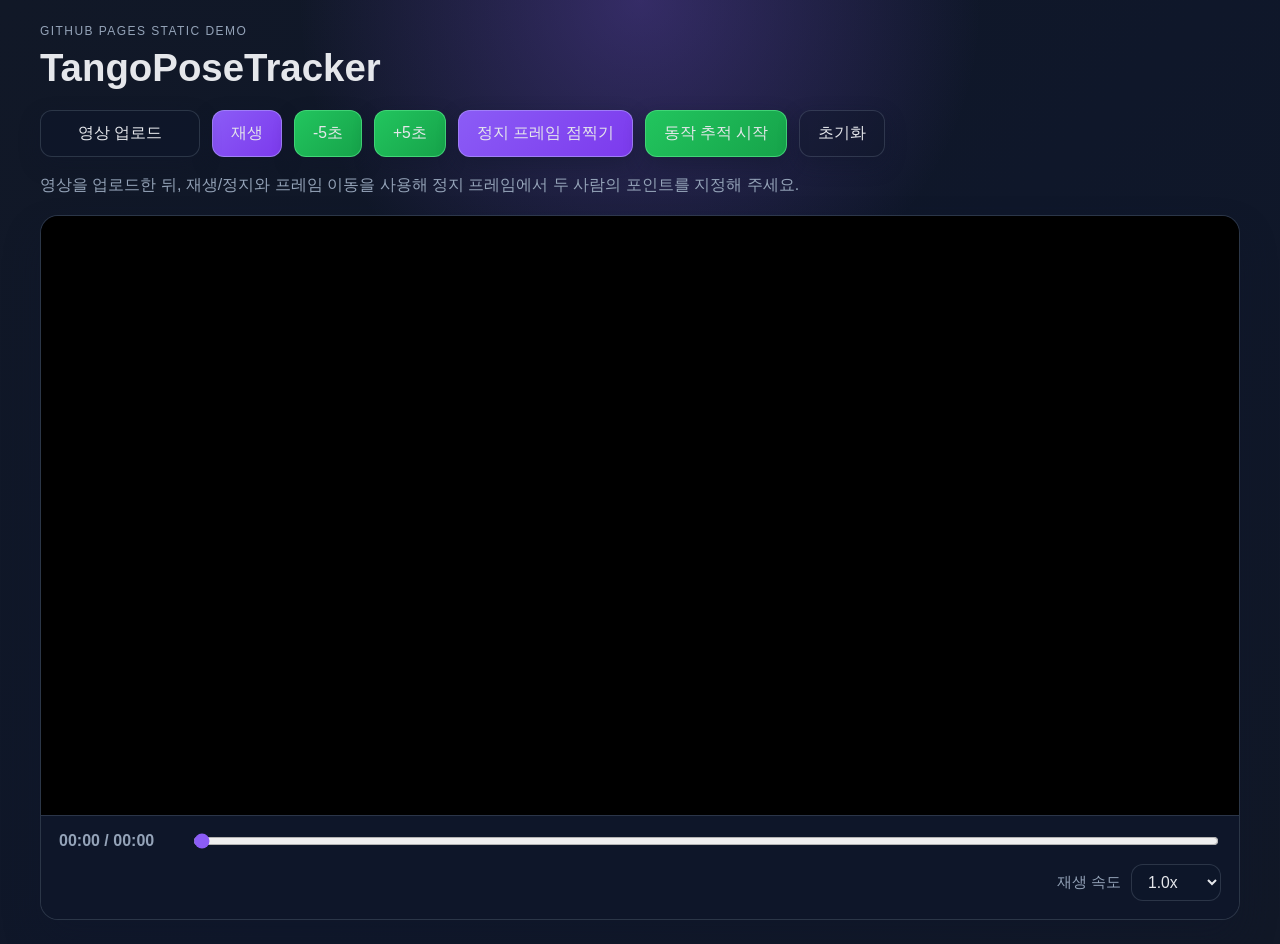
==== index.html @ 8e79fdd7 "Initial static tango pose tracker prototype" ====
<!DOCTYPE html>
<html lang="ko">
  <head>
    <meta charset="UTF-8" />
    <meta name="viewport" content="width=device-width, initial-scale=1.0" />
    <title>TangoPoseTracker</title>
    <link rel="stylesheet" href="styles.css" />
  </head>
  <body>
    <div class="app-shell">
      <header class="topbar">
        <div>
          <p class="eyebrow">GitHub Pages Static Demo</p>
          <h1>TangoPoseTracker</h1>
        </div>
      </header>

      <section class="toolbar">
        <label class="upload-box" for="videoUpload">
          <input id="videoUpload" type="file" accept="video/*" />
          <span>영상 업로드</span>
        </label>

        <button id="playPauseBtn" class="primary-button">재생</button>
        <button id="rewindBtn" class="secondary-button">-5초</button>
        <button id="forwardBtn" class="secondary-button">+5초</button>
        <button id="annotateBtn" class="primary-button">정지 프레임 점찍기</button>
        <button id="trackBtn" class="secondary-button">동작 추적 시작</button>
        <button id="resetBtn" class="ghost-button">초기화</button>
      </section>

      <p id="status" class="status">영상을 업로드한 뒤, 재생/정지와 프레임 이동을 사용해 정지 프레임에서 두 사람의 포인트를 지정해 주세요.</p>

      <div class="viewer-panel">
        <div class="video-wrap">
          <video id="video" playsinline preload="metadata"></video>
          <canvas id="overlayCanvas"></canvas>
        </div>

        <div class="video-controls">
          <div class="timeline-row">
            <span id="timeLabel" class="time-label">00:00 / 00:00</span>
            <input id="scrubSlider" type="range" min="0" max="1000" value="0" />
          </div>

          <div class="speed-row">
            <label for="speedSelect">재생 속도</label>
            <select id="speedSelect">
              <option value="0.5">0.5x</option>
              <option value="0.75">0.75x</option>
              <option value="1" selected>1.0x</option>
              <option value="1.25">1.25x</option>
              <option value="1.5">1.5x</option>
              <option value="2">2.0x</option>
            </select>
          </div>
        </div>
      </div>
    </div>

    <script type="module" src="script.js"></script>
  </body>
</html>
---- styles.css ----
:root {
  --bg: #111827;
  --bg-tile: #1f2937;
  --panel: rgba(17, 24, 39, 0.8);
  --line: rgba(148, 163, 184, 0.22);
  --text: #e5e7eb;
  --muted: #94a3b8;
  --primary: #8b5cf6;
  --primary-strong: #7c3aed;
  --secondary: #22c55e;
  --secondary-strong: #16a34a;
  --warning: #f59e0b;
  --danger: #ef4444;
  --shadow: rgba(15, 23, 42, 0.45);
}

* {
  box-sizing: border-box;
}

html, body {
  margin: 0;
  min-height: 100%;
  font-family: "Segoe UI", Tahoma, Geneva, Verdana, sans-serif;
  background:
    radial-gradient(circle at top, rgba(139, 92, 246, 0.3), transparent 30%),
    linear-gradient(135deg, var(--bg), #0f172a 55%, #111827);
  color: var(--text);
}

body {
  padding: 24px;
}

.app-shell {
  max-width: 1200px;
  margin: 0 auto;
}

.topbar {
  display: flex;
  justify-content: space-between;
  align-items: center;
  margin-bottom: 20px;
}

.eyebrow {
  margin: 0 0 8px;
  font-size: 0.75rem;
  letter-spacing: 0.12em;
  text-transform: uppercase;
  color: var(--muted);
}

h1 {
  margin: 0;
  font-size: clamp(2rem, 3vw, 2.8rem);
}

.toolbar {
  display: flex;
  flex-wrap: wrap;
  gap: 12px;
  align-items: center;
  margin-bottom: 18px;
}

button,
.upload-box,
select,
input[type="range"] {
  border: 1px solid var(--line);
  background: rgba(15, 23, 42, 0.72);
  color: var(--text);
  border-radius: 12px;
  font-size: 0.98rem;
}

button,
.upload-box {
  padding: 12px 18px;
  cursor: pointer;
  transition: transform 0.18s ease, border-color 0.18s ease, box-shadow 0.18s ease;
  box-shadow: 0 8px 20px var(--shadow);
}

button:hover,
.upload-box:hover {
  transform: translateY(-1px);
  border-color: rgba(139, 92, 246, 0.8);
}

.upload-box {
  position: relative;
  display: inline-flex;
  align-items: center;
  justify-content: center;
  min-width: 160px;
}

.upload-box input {
  position: absolute;
  inset: 0;
  opacity: 0;
  cursor: pointer;
}

.primary-button {
  background: linear-gradient(135deg, var(--primary), var(--primary-strong));
  border-color: rgba(167, 139, 250, 0.8);
}

.secondary-button {
  background: linear-gradient(135deg, var(--secondary), var(--secondary-strong));
  border-color: rgba(74, 222, 128, 0.8);
}

.ghost-button {
  background: rgba(15, 23, 42, 0.4);
}

.status {
  margin: 0 0 16px;
  color: var(--muted);
  min-height: 24px;
}

.viewer-panel {
  border: 1px solid var(--line);
  background: rgba(15, 23, 42, 0.72);
  border-radius: 18px;
  overflow: hidden;
  box-shadow: 0 20px 35px var(--shadow);
}

.video-wrap {
  position: relative;
  background: #000;
}

#video {
  display: block;
  width: 100%;
  max-height: 80vh;
  background: #000;
}

#overlayCanvas {
  position: absolute;
  inset: 0;
  width: 100%;
  height: 100%;
  display: block;
  pointer-events: auto;
}

.video-controls {
  display: flex;
  flex-direction: column;
  gap: 12px;
  padding: 14px 18px 18px;
  background: rgba(15, 23, 42, 0.9);
  border-top: 1px solid var(--line);
}

.timeline-row,
.speed-row {
  display: flex;
  align-items: center;
  gap: 12px;
}

.time-label {
  min-width: 120px;
  color: var(--muted);
  font-weight: 600;
}

#scrubSlider {
  flex: 1;
  accent-color: var(--primary);
  min-width: 0;
}

.speed-row {
  justify-content: flex-end;
  gap: 10px;
}

.speed-row label {
  color: var(--muted);
  font-size: 0.92rem;
}

#speedSelect {
  padding: 8px 12px;
  min-width: 90px;
}

@media (max-width: 680px) {
  body {
    padding: 16px;
  }

  .toolbar {
    flex-direction: column;
    align-items: stretch;
  }

  button,
  .upload-box {
    width: 100%;
  }

  .timeline-row,
  .speed-row {
    flex-direction: column;
    align-items: stretch;
  }

  .time-label {
    min-width: 0;
  }
}
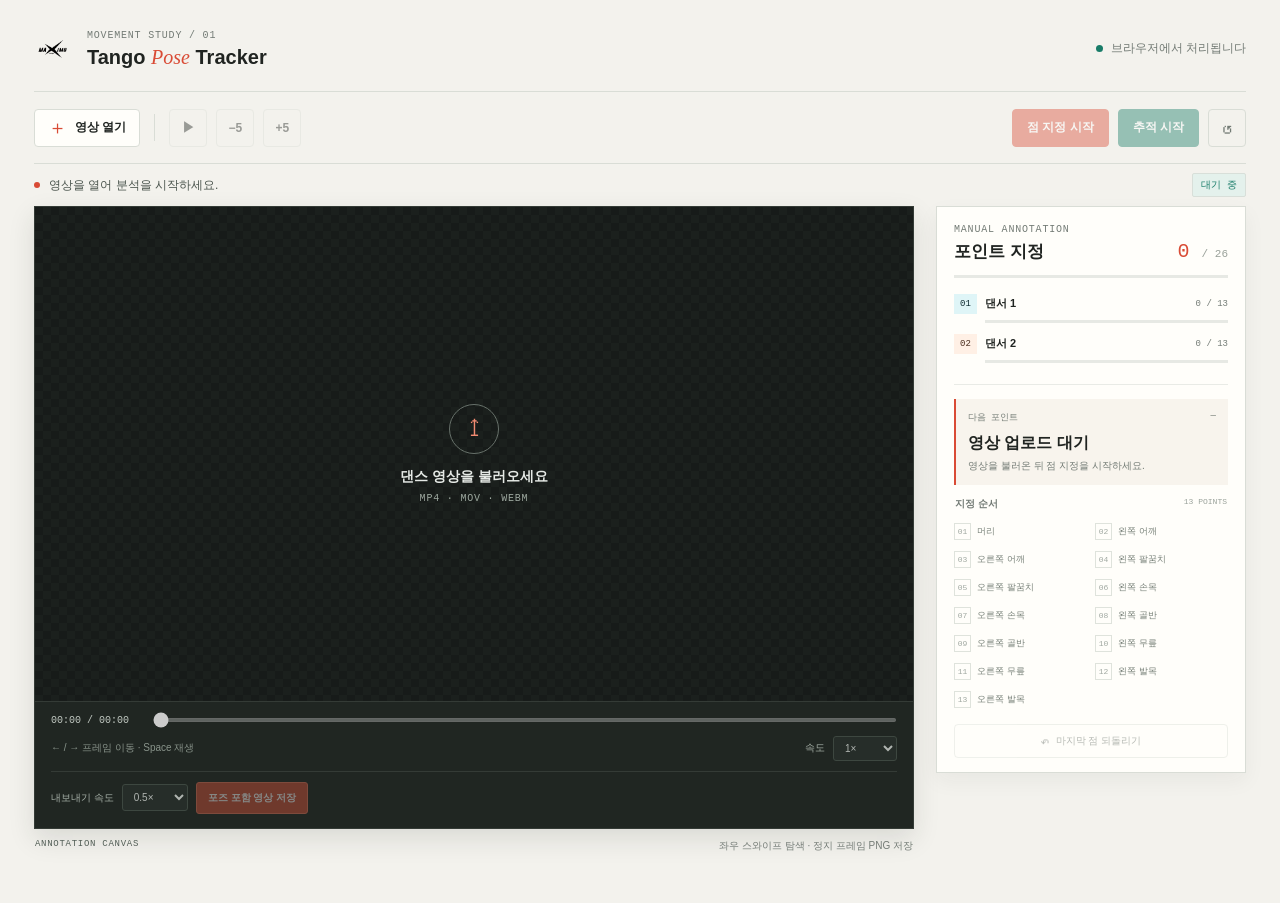
==== commit b443a2d4: "Refactor styles for improved UI and responsiveness - Updated color scheme to a lighter palette with " ====
--- a/index.html
+++ b/index.html
@@ -4,58 +4,140 @@
     <meta charset="UTF-8" />
     <meta name="viewport" content="width=device-width, initial-scale=1.0" />
     <title>TangoPoseTracker</title>
+    <link rel="icon" type="image/png" href="maximo_tango_b.png" />
     <link rel="stylesheet" href="styles.css" />
   </head>
   <body>
     <div class="app-shell">
       <header class="topbar">
-        <div>
-          <p class="eyebrow">GitHub Pages Static Demo</p>
-          <h1>TangoPoseTracker</h1>
+        <div class="brand-lockup">
+          <img class="brand-mark" src="maximo_tango_b.png" alt="TangoPoseTracker 로고" />
+          <div>
+            <p class="eyebrow">MOVEMENT STUDY / 01</p>
+            <h1>Tango <span>Pose</span> Tracker</h1>
+          </div>
         </div>
+        <div class="topbar-note"><span class="live-dot"></span> 브라우저에서 처리됩니다</div>
       </header>
 
       <section class="toolbar">
         <label class="upload-box" for="videoUpload">
           <input id="videoUpload" type="file" accept="video/*" />
-          <span>영상 업로드</span>
+          <span class="upload-icon" aria-hidden="true">＋</span>
+          <span>영상 열기</span>
         </label>
 
-        <button id="playPauseBtn" class="primary-button">재생</button>
-        <button id="rewindBtn" class="secondary-button">-5초</button>
-        <button id="forwardBtn" class="secondary-button">+5초</button>
-        <button id="annotateBtn" class="primary-button">정지 프레임 점찍기</button>
-        <button id="trackBtn" class="secondary-button">동작 추적 시작</button>
-        <button id="resetBtn" class="ghost-button">초기화</button>
+        <div class="toolbar-divider" aria-hidden="true"></div>
+        <button id="playPauseBtn" class="icon-button" type="button" aria-label="재생">▶</button>
+        <button id="rewindBtn" class="icon-button" type="button" aria-label="5초 뒤로">−5</button>
+        <button id="forwardBtn" class="icon-button" type="button" aria-label="5초 앞으로">+5</button>
+        <span class="toolbar-spacer"></span>
+        <button id="annotateBtn" class="action-button" type="button">점 지정 시작</button>
+        <button id="trackBtn" class="track-button" type="button">추적 시작</button>
+        <button id="resetBtn" class="reset-button" type="button" aria-label="초기화" title="초기화">↺</button>
       </section>
 
-      <p id="status" class="status">영상을 업로드한 뒤, 재생/정지와 프레임 이동을 사용해 정지 프레임에서 두 사람의 포인트를 지정해 주세요.</p>
+      <div class="status-row" aria-live="polite">
+        <span class="status-indicator" aria-hidden="true"></span>
+        <p id="status" class="status">영상을 열어 분석을 시작하세요.</p>
+        <span id="workflowLabel" class="workflow-label">대기 중</span>
+      </div>
 
-      <div class="viewer-panel">
-        <div class="video-wrap">
-          <video id="video" playsinline preload="metadata"></video>
-          <canvas id="overlayCanvas"></canvas>
-        </div>
+      <main class="workspace">
+        <section class="viewer-column" aria-label="영상 작업 영역">
+          <div class="viewer-panel">
+            <div class="video-wrap is-empty" id="videoWrap">
+              <video id="video" playsinline preload="metadata"></video>
+              <canvas id="overlayCanvas"></canvas>
+              <div class="empty-state" id="emptyState">
+                <div class="empty-glyph" aria-hidden="true">↥</div>
+                <p class="empty-title">댄스 영상을 불러오세요</p>
+                <p class="empty-meta">MP4 · MOV · WEBM</p>
+              </div>
+              <div class="frame-badge" id="frameBadge">FRAME <span id="frameTime">00:00</span></div>
+              <div class="zoom-controls" aria-label="영상 확대 도구">
+                <button id="zoomOutBtn" type="button" aria-label="축소" title="축소">−</button>
+                <span id="zoomLabel" aria-live="polite">100%</span>
+                <button id="zoomInBtn" type="button" aria-label="확대" title="확대">+</button>
+                <button id="fitViewBtn" type="button" aria-label="화면에 맞추기" title="화면에 맞추기">맞춤</button>
+                <button id="captureBtn" type="button" aria-label="정지 프레임 PNG 다운로드" title="정지 프레임 PNG 다운로드">PNG ↓</button>
+              </div>
+            </div>
 
-        <div class="video-controls">
-          <div class="timeline-row">
-            <span id="timeLabel" class="time-label">00:00 / 00:00</span>
-            <input id="scrubSlider" type="range" min="0" max="1000" value="0" />
+            <div class="video-controls">
+              <div class="timeline-row">
+                <span id="timeLabel" class="time-label">00:00 / 00:00</span>
+                <input id="scrubSlider" type="range" min="0" max="1000" value="0" aria-label="영상 위치" />
+              </div>
+              <div class="control-footer">
+                <span class="timeline-hint">← / → 프레임 이동 · Space 재생</span>
+                <div class="speed-row">
+                  <label for="speedSelect">속도</label>
+                  <select id="speedSelect">
+                    <option value="0.5">0.5×</option>
+                    <option value="0.75">0.75×</option>
+                    <option value="1" selected>1×</option>
+                    <option value="1.25">1.25×</option>
+                    <option value="1.5">1.5×</option>
+                    <option value="2">2×</option>
+                  </select>
+                </div>
+              </div>
+              <div class="export-row">
+                <label for="exportSpeedSelect">내보내기 속도</label>
+                <select id="exportSpeedSelect">
+                  <option value="0.25">0.25×</option>
+                  <option value="0.5" selected>0.5×</option>
+                </select>
+                <button id="exportVideoBtn" type="button" disabled>포즈 포함 영상 저장</button>
+                <span id="exportStatus" aria-live="polite"></span>
+              </div>
+            </div>
           </div>
 
-          <div class="speed-row">
-            <label for="speedSelect">재생 속도</label>
-            <select id="speedSelect">
-              <option value="0.5">0.5x</option>
-              <option value="0.75">0.75x</option>
-              <option value="1" selected>1.0x</option>
-              <option value="1.25">1.25x</option>
-              <option value="1.5">1.5x</option>
-              <option value="2">2.0x</option>
-            </select>
+          <div class="viewer-caption">
+            <span>ANNOTATION CANVAS</span>
+            <span>좌우 스와이프 탐색 · 정지 프레임 PNG 저장</span>
           </div>
-        </div>
-      </div>
+        </section>
+
+        <aside class="guide-panel" aria-label="포인트 지정 진행 상황">
+          <div class="guide-heading">
+            <div>
+              <p class="eyebrow">MANUAL ANNOTATION</p>
+              <h2>포인트 지정</h2>
+            </div>
+            <span class="total-count" id="annotationProgress">0 <i>/ 26</i></span>
+          </div>
+          <div class="overall-progress" aria-hidden="true"><span id="annotationProgressBar"></span></div>
+
+          <div class="person-progress">
+            <div class="person-row">
+              <span class="person-key person-one">01</span>
+              <span class="person-name">댄서 1</span>
+              <span class="person-count" id="personOneCount">0 / 13</span>
+            </div>
+            <div class="person-meter"><span id="personOneBar"></span></div>
+            <div class="person-row second-person">
+              <span class="person-key person-two">02</span>
+              <span class="person-name">댄서 2</span>
+              <span class="person-count" id="personTwoCount">0 / 13</span>
+            </div>
+            <div class="person-meter"><span id="personTwoBar"></span></div>
+          </div>
+
+          <div class="current-point">
+            <div class="current-point-top"><span id="currentPersonLabel">다음 포인트</span><span id="currentPointIndex">—</span></div>
+            <h3 id="currentPointName">영상 업로드 대기</h3>
+            <p id="currentPointHint">영상을 불러온 뒤 점 지정을 시작하세요.</p>
+          </div>
+
+          <div class="point-list-heading"><span>지정 순서</span><span>13 POINTS</span></div>
+          <ol class="point-list" id="pointChecklist"></ol>
+
+          <button id="undoPointBtn" class="undo-button" type="button" disabled><span aria-hidden="true">↶</span> 마지막 점 되돌리기</button>
+        </aside>
+      </main>
     </div>
 
     <script type="module" src="script.js"></script>
--- a/styles.css
+++ b/styles.css
@@ -1,224 +1,967 @@
 :root {
-  --bg: #111827;
-  --bg-tile: #1f2937;
-  --panel: rgba(17, 24, 39, 0.8);
-  --line: rgba(148, 163, 184, 0.22);
-  --text: #e5e7eb;
-  --muted: #94a3b8;
-  --primary: #8b5cf6;
-  --primary-strong: #7c3aed;
-  --secondary: #22c55e;
-  --secondary-strong: #16a34a;
-  --warning: #f59e0b;
-  --danger: #ef4444;
-  --shadow: rgba(15, 23, 42, 0.45);
+  color-scheme: light;
+  --paper: #f3f2ed;
+  --panel: #fffefa;
+  --ink: #202421;
+  --muted: #737b75;
+  --line: #d9ddd6;
+  --coral: #d94b35;
+  --coral-dark: #b53a28;
+  --mint: #187c68;
+  --mint-pale: #e4f1ec;
+  --person-one: #12b7d1;
+  --person-two: #f18b4b;
+  --canvas: #171b19;
+  --mono: "DM Mono", "SFMono-Regular", Consolas, monospace;
+  --sans: "DM Sans", "Pretendard", "Apple SD Gothic Neo", sans-serif;
 }
 
 * {
   box-sizing: border-box;
 }
 
-html, body {
+html,
+body {
+  min-height: 100%;
   margin: 0;
-  min-height: 100%;
-  font-family: "Segoe UI", Tahoma, Geneva, Verdana, sans-serif;
-  background:
-    radial-gradient(circle at top, rgba(139, 92, 246, 0.3), transparent 30%),
-    linear-gradient(135deg, var(--bg), #0f172a 55%, #111827);
-  color: var(--text);
 }
 
 body {
-  padding: 24px;
+  padding: 26px 34px 40px;
+  color: var(--ink);
+  font-family: var(--sans);
+  background-color: var(--paper);
+  background-image: radial-gradient(#cfd3cc 0.7px, transparent 0.7px);
+  background-size: 18px 18px;
+}
+
+button,
+input,
+select {
+  font: inherit;
+}
+
+button:focus-visible,
+input:focus-visible,
+select:focus-visible,
+.upload-box:focus-within {
+  outline: 3px solid rgba(24, 124, 104, 0.35);
+  outline-offset: 2px;
 }
 
 .app-shell {
-  max-width: 1200px;
+  width: min(1480px, 100%);
   margin: 0 auto;
 }
 
 .topbar {
   display: flex;
+  min-height: 66px;
+  align-items: center;
   justify-content: space-between;
-  align-items: center;
-  margin-bottom: 20px;
+  padding-bottom: 20px;
+  border-bottom: 1px solid var(--line);
+}
+
+.brand-lockup {
+  display: flex;
+  align-items: center;
+  gap: 13px;
+}
+
+.brand-mark {
+  width: 40px;
+  height: 40px;
+  object-fit: contain;
 }
 
 .eyebrow {
-  margin: 0 0 8px;
-  font-size: 0.75rem;
-  letter-spacing: 0.12em;
-  text-transform: uppercase;
+  margin: 0 0 4px;
   color: var(--muted);
+  font: 10px/1.2 var(--mono);
+  letter-spacing: 0.08em;
 }
 
 h1 {
   margin: 0;
-  font-size: clamp(2rem, 3vw, 2.8rem);
+  font-size: 20px;
+  font-weight: 700;
+  line-height: 1.1;
+}
+
+h1 span {
+  color: var(--coral);
+  font-family: Georgia, serif;
+  font-style: italic;
+  font-weight: 400;
+}
+
+.topbar-note {
+  display: flex;
+  align-items: center;
+  gap: 8px;
+  color: var(--muted);
+  font-size: 12px;
+}
+
+.live-dot,
+.status-indicator {
+  width: 7px;
+  height: 7px;
+  flex: 0 0 auto;
+  border-radius: 50%;
+  background: var(--mint);
 }
 
 .toolbar {
   display: flex;
-  flex-wrap: wrap;
-  gap: 12px;
-  align-items: center;
-  margin-bottom: 18px;
-}
-
-button,
+  min-height: 72px;
+  align-items: center;
+  gap: 9px;
+  border-bottom: 1px solid var(--line);
+}
+
 .upload-box,
-select,
-input[type="range"] {
+.icon-button,
+.action-button,
+.track-button,
+.reset-button,
+.undo-button {
+  display: inline-flex;
+  min-height: 38px;
+  align-items: center;
+  justify-content: center;
   border: 1px solid var(--line);
-  background: rgba(15, 23, 42, 0.72);
-  color: var(--text);
-  border-radius: 12px;
-  font-size: 0.98rem;
-}
-
-button,
-.upload-box {
-  padding: 12px 18px;
+  border-radius: 4px;
   cursor: pointer;
-  transition: transform 0.18s ease, border-color 0.18s ease, box-shadow 0.18s ease;
-  box-shadow: 0 8px 20px var(--shadow);
-}
-
-button:hover,
-.upload-box:hover {
-  transform: translateY(-1px);
-  border-color: rgba(139, 92, 246, 0.8);
+  transition: background-color 150ms ease, border-color 150ms ease, color 150ms ease;
 }
 
 .upload-box {
   position: relative;
-  display: inline-flex;
-  align-items: center;
-  justify-content: center;
-  min-width: 160px;
+  gap: 8px;
+  padding: 0 13px;
+  color: var(--ink);
+  background: var(--panel);
+  font-size: 12px;
+  font-weight: 650;
+}
+
+.upload-box:hover,
+.icon-button:hover,
+.reset-button:hover {
+  border-color: #9ba69e;
+  background: #fff;
 }
 
 .upload-box input {
   position: absolute;
-  inset: 0;
-  opacity: 0;
-  cursor: pointer;
-}
-
-.primary-button {
-  background: linear-gradient(135deg, var(--primary), var(--primary-strong));
-  border-color: rgba(167, 139, 250, 0.8);
-}
-
-.secondary-button {
-  background: linear-gradient(135deg, var(--secondary), var(--secondary-strong));
-  border-color: rgba(74, 222, 128, 0.8);
-}
-
-.ghost-button {
-  background: rgba(15, 23, 42, 0.4);
+  width: 1px;
+  height: 1px;
+  overflow: hidden;
+  clip: rect(0, 0, 0, 0);
+  white-space: nowrap;
+}
+
+.upload-icon {
+  color: var(--coral);
+  font-size: 19px;
+  font-weight: 400;
+  line-height: 1;
+}
+
+.toolbar-divider {
+  width: 1px;
+  height: 27px;
+  margin: 0 5px;
+  background: var(--line);
+}
+
+.icon-button {
+  width: 38px;
+  min-width: 38px;
+  padding: 0;
+  color: var(--ink);
+  background: transparent;
+  font-size: 12px;
+  font-weight: 650;
+}
+
+#playPauseBtn {
+  font-size: 13px;
+}
+
+.toolbar-spacer {
+  flex: 1;
+}
+
+.action-button,
+.track-button {
+  padding: 0 14px;
+  border-color: var(--coral);
+  color: white;
+  background: var(--coral);
+  font-size: 12px;
+  font-weight: 700;
+}
+
+.action-button:hover {
+  border-color: var(--coral-dark);
+  background: var(--coral-dark);
+}
+
+.track-button {
+  border-color: var(--mint);
+  color: white;
+  background: var(--mint);
+}
+
+.track-button:hover {
+  border-color: #116452;
+  background: #116452;
+}
+
+.reset-button {
+  width: 38px;
+  padding: 0;
+  color: var(--muted);
+  background: transparent;
+  font-size: 21px;
+}
+
+button:disabled {
+  cursor: not-allowed;
+  opacity: 0.42;
+}
+
+.status-row {
+  display: flex;
+  min-height: 42px;
+  align-items: center;
+  gap: 9px;
+}
+
+.status-indicator {
+  width: 6px;
+  height: 6px;
+  background: var(--coral);
 }
 
 .status {
-  margin: 0 0 16px;
-  color: var(--muted);
-  min-height: 24px;
+  flex: 1;
+  margin: 0;
+  color: #4b554e;
+  font-size: 12px;
+}
+
+.workflow-label {
+  padding: 4px 8px;
+  border: 1px solid #d8dfd9;
+  border-radius: 2px;
+  color: var(--mint);
+  background: var(--mint-pale);
+  font: 10px var(--mono);
+}
+
+.workspace {
+  display: grid;
+  grid-template-columns: minmax(0, 1fr) 310px;
+  align-items: start;
+  gap: 22px;
 }
 
 .viewer-panel {
-  border: 1px solid var(--line);
-  background: rgba(15, 23, 42, 0.72);
-  border-radius: 18px;
   overflow: hidden;
-  box-shadow: 0 20px 35px var(--shadow);
+  border: 1px solid #343b36;
+  background: var(--canvas);
+  box-shadow: 0 10px 25px rgba(35, 40, 35, 0.12);
 }
 
 .video-wrap {
   position: relative;
-  background: #000;
+  display: grid;
+  min-height: 260px;
+  aspect-ratio: 16 / 9;
+  place-items: center;
+  overflow: hidden;
+  background-color: var(--canvas);
+  background-image: linear-gradient(45deg, #1b201d 25%, transparent 25%), linear-gradient(-45deg, #1b201d 25%, transparent 25%), linear-gradient(45deg, transparent 75%, #1b201d 75%), linear-gradient(-45deg, transparent 75%, #1b201d 75%);
+  background-position: 0 0, 0 8px, 8px -8px, -8px 0;
+  background-size: 16px 16px;
+}
+
+.video-wrap:not(.is-empty) {
+  min-height: 0;
+  margin-inline: auto;
+  aspect-ratio: auto;
 }
 
 #video {
   display: block;
   width: 100%;
-  max-height: 80vh;
-  background: #000;
+  height: 100%;
+  max-height: none;
+  object-fit: fill;
+  background: #101311;
 }
 
 #overlayCanvas {
   position: absolute;
   inset: 0;
+  display: block;
   width: 100%;
   height: 100%;
+  pointer-events: auto;
+  touch-action: none;
+  cursor: grab;
+}
+
+.video-wrap.is-annotating #overlayCanvas {
+  cursor: crosshair;
+}
+
+.video-wrap.is-zoomed:not(.is-annotating) #overlayCanvas {
+  cursor: grab;
+}
+
+.video-wrap.is-panning #overlayCanvas {
+  cursor: grabbing;
+}
+
+.zoom-controls {
+  position: absolute;
+  z-index: 3;
+  right: 12px;
+  bottom: 12px;
+  display: flex;
+  align-items: center;
+  gap: 4px;
+  padding: 4px;
+  border: 1px solid rgba(255, 255, 255, 0.18);
+  border-radius: 5px;
+  background: rgba(20, 25, 22, 0.88);
+  color: #f0f3f0;
+  backdrop-filter: blur(8px);
+}
+
+.video-wrap.is-empty .zoom-controls {
+  display: none;
+}
+
+.zoom-controls button {
+  display: grid;
+  width: 38px;
+  height: 38px;
+  place-items: center;
+  border: 0;
+  border-radius: 3px;
+  color: inherit;
+  background: transparent;
+  font-size: 21px;
+  cursor: pointer;
+  touch-action: manipulation;
+}
+
+.zoom-controls button:hover:not(:disabled) {
+  background: rgba(255, 255, 255, 0.14);
+}
+
+.zoom-controls button:disabled {
+  opacity: 0.35;
+}
+
+.zoom-controls #fitViewBtn {
+  width: auto;
+  padding: 0 9px;
+  border-left: 1px solid rgba(255, 255, 255, 0.18);
+  font-size: 11px;
+}
+
+.zoom-controls #captureBtn {
+  width: auto;
+  padding: 0 9px;
+  border-left: 1px solid rgba(255, 255, 255, 0.18);
+  font-size: 10px;
+  white-space: nowrap;
+}
+
+.zoom-controls #zoomLabel {
+  min-width: 43px;
+  color: #d8ded9;
+  font: 10px var(--mono);
+  text-align: center;
+  font-variant-numeric: tabular-nums;
+}
+
+.video-wrap.is-empty #video,
+.video-wrap.is-empty #overlayCanvas {
+  display: none;
+}
+
+.empty-state {
+  display: none;
+  color: #e5e9e5;
+  text-align: center;
+}
+
+.video-wrap.is-empty .empty-state {
   display: block;
-  pointer-events: auto;
+}
+
+.empty-glyph {
+  display: grid;
+  width: 50px;
+  height: 50px;
+  margin: 0 auto 14px;
+  place-items: center;
+  border: 1px solid #67716a;
+  border-radius: 50%;
+  color: #f28b72;
+  font-size: 23px;
+}
+
+.empty-title {
+  margin: 0 0 7px;
+  font-size: 14px;
+  font-weight: 650;
+}
+
+.empty-meta {
+  margin: 0;
+  color: #9ea9a0;
+  font: 10px var(--mono);
+  letter-spacing: 0.08em;
+}
+
+.video-wrap.is-dragover {
+  outline: 2px solid var(--coral);
+  outline-offset: -3px;
+}
+
+.frame-badge {
+  position: absolute;
+  top: 12px;
+  left: 12px;
+  display: none;
+  padding: 6px 8px;
+  color: white;
+  background: rgba(17, 22, 19, 0.76);
+  font: 9px var(--mono);
+  letter-spacing: 0.06em;
+  pointer-events: none;
+}
+
+.video-wrap:not(.is-empty) .frame-badge {
+  display: block;
+}
+
+.frame-badge span {
+  margin-left: 5px;
+  color: #f28b72;
 }
 
 .video-controls {
   display: flex;
   flex-direction: column;
-  gap: 12px;
-  padding: 14px 18px 18px;
-  background: rgba(15, 23, 42, 0.9);
-  border-top: 1px solid var(--line);
-}
-
-.timeline-row,
+  gap: 10px;
+  padding: 13px 16px 14px;
+  border-top: 1px solid #343b36;
+  color: #e8ece8;
+  background: #202622;
+}
+
+.timeline-row {
+  display: flex;
+  align-items: center;
+  gap: 14px;
+}
+
+.time-label {
+  min-width: 88px;
+  color: #c1c9c2;
+  font: 10px var(--mono);
+  font-variant-numeric: tabular-nums;
+}
+
+#scrubSlider {
+  width: 100%;
+  height: 4px;
+  margin: 0;
+  accent-color: #ed765d;
+  cursor: pointer;
+}
+
+.control-footer {
+  display: flex;
+  align-items: center;
+  justify-content: space-between;
+}
+
+.timeline-hint {
+  color: #89948b;
+  font-size: 10px;
+}
+
 .speed-row {
   display: flex;
   align-items: center;
-  gap: 12px;
-}
-
-.time-label {
-  min-width: 120px;
+  gap: 8px;
+}
+
+.speed-row label {
+  color: #aab4ac;
+  font-size: 10px;
+}
+
+#speedSelect {
+  min-width: 64px;
+  padding: 5px 7px;
+  border: 1px solid #4a554d;
+  border-radius: 3px;
+  color: #edf0ed;
+  background: #29312c;
+  font-size: 10px;
+}
+
+.export-row {
+  display: flex;
+  align-items: center;
+  gap: 8px;
+  padding-top: 10px;
+  border-top: 1px solid #343b36;
+}
+
+.export-row label {
+  color: #aab4ac;
+  font-size: 10px;
+  white-space: nowrap;
+}
+
+#exportSpeedSelect {
+  min-width: 66px;
+  padding: 6px 7px;
+  border: 1px solid #4a554d;
+  border-radius: 3px;
+  color: #edf0ed;
+  background: #29312c;
+  font-size: 10px;
+}
+
+#exportVideoBtn {
+  min-height: 32px;
+  padding: 0 11px;
+  border: 1px solid #ef765d;
+  border-radius: 3px;
+  color: #fff;
+  background: #cf503a;
+  font-size: 10px;
+  font-weight: 700;
+  cursor: pointer;
+}
+
+#exportVideoBtn:hover:not(:disabled) {
+  background: #b53a28;
+}
+
+#exportVideoBtn:disabled {
+  cursor: not-allowed;
+  opacity: 0.45;
+}
+
+#exportStatus {
+  margin-left: auto;
+  color: #bec8c0;
+  font: 9px var(--mono);
+  white-space: nowrap;
+}
+
+.viewer-caption {
+  display: flex;
+  justify-content: space-between;
+  padding: 10px 1px;
   color: var(--muted);
-  font-weight: 600;
-}
-
-#scrubSlider {
+  font-size: 10px;
+}
+
+.viewer-caption span:first-child {
+  color: #525e56;
+  font: 9px var(--mono);
+  letter-spacing: 0.08em;
+}
+
+.guide-panel {
+  padding: 17px 17px 14px;
+  border: 1px solid var(--line);
+  background: var(--panel);
+  box-shadow: 0 8px 20px rgba(35, 40, 35, 0.05);
+}
+
+.guide-heading {
+  display: flex;
+  align-items: end;
+  justify-content: space-between;
+}
+
+.guide-heading h2 {
+  margin: 0;
+  font-size: 17px;
+  font-weight: 700;
+}
+
+.total-count {
+  color: var(--coral);
+  font: 20px var(--mono);
+  font-variant-numeric: tabular-nums;
+}
+
+.total-count i {
+  color: #99a099;
+  font-size: 11px;
+  font-style: normal;
+}
+
+.overall-progress,
+.person-meter {
+  height: 3px;
+  overflow: hidden;
+  background: #e7e9e4;
+}
+
+.overall-progress {
+  margin-top: 12px;
+}
+
+.overall-progress span,
+.person-meter span {
+  display: block;
+  width: 0;
+  height: 100%;
+  background: var(--coral);
+  transition: width 180ms ease;
+}
+
+.person-progress {
+  padding: 14px 0 12px;
+  border-bottom: 1px solid #e9ebe6;
+}
+
+.person-row {
+  display: flex;
+  align-items: center;
+  gap: 8px;
+  min-height: 23px;
+}
+
+.person-key {
+  display: grid;
+  width: 23px;
+  height: 20px;
+  place-items: center;
+  color: #102d32;
+  background: #dff5f7;
+  font: 9px var(--mono);
+}
+
+.person-two {
+  color: #4a2d1d;
+  background: #fff0e5;
+}
+
+.person-name {
   flex: 1;
-  accent-color: var(--primary);
+  font-size: 11px;
+  font-weight: 650;
+}
+
+.person-count {
+  color: var(--muted);
+  font: 9px var(--mono);
+}
+
+.person-meter {
+  margin: 5px 0 9px 31px;
+}
+
+.person-meter span {
+  background: var(--person-one);
+}
+
+.second-person + .person-meter span {
+  background: var(--person-two);
+}
+
+.current-point {
+  margin: 14px 0 12px;
+  padding: 12px;
+  border-left: 2px solid var(--coral);
+  background: #f8f4ed;
+}
+
+.current-point-top {
+  display: flex;
+  justify-content: space-between;
+  color: var(--muted);
+  font: 9px var(--mono);
+}
+
+.current-point h3 {
+  margin: 9px 0 4px;
+  font-size: 16px;
+}
+
+.current-point p {
+  margin: 0;
+  color: #737b75;
+  font-size: 10px;
+  line-height: 1.5;
+}
+
+.point-list-heading {
+  display: flex;
+  justify-content: space-between;
+  padding: 0 1px 7px;
+  color: #737b75;
+  font-size: 10px;
+  font-weight: 700;
+}
+
+.point-list-heading span:last-child {
+  color: #9aa29b;
+  font: 8px var(--mono);
+}
+
+.point-list {
+  display: grid;
+  grid-template-columns: 1fr 1fr;
+  gap: 1px 8px;
+  max-height: 244px;
+  margin: 0;
+  padding: 0;
+  overflow-y: auto;
+  list-style: none;
+}
+
+.point-item {
+  display: flex;
   min-width: 0;
-}
-
-.speed-row {
-  justify-content: flex-end;
-  gap: 10px;
-}
-
-.speed-row label {
-  color: var(--muted);
-  font-size: 0.92rem;
-}
-
-#speedSelect {
-  padding: 8px 12px;
-  min-width: 90px;
-}
-
-@media (max-width: 680px) {
+  min-height: 27px;
+  align-items: center;
+  gap: 6px;
+  color: #778078;
+  font-size: 9px;
+  white-space: nowrap;
+}
+
+.point-item.is-current {
+  color: var(--coral-dark);
+  font-weight: 700;
+}
+
+.point-check {
+  display: grid;
+  width: 17px;
+  height: 17px;
+  flex: 0 0 17px;
+  place-items: center;
+  border: 1px solid #dfe3dc;
+  color: #a0a8a1;
+  font: 8px var(--mono);
+}
+
+.point-item.is-done .point-check {
+  border-color: #b5d8cd;
+  color: var(--mint);
+  background: var(--mint-pale);
+}
+
+.undo-button {
+  width: 100%;
+  min-height: 34px;
+  gap: 7px;
+  margin-top: 11px;
+  color: #565f58;
+  background: transparent;
+  font-size: 10px;
+}
+
+.undo-button:hover:not(:disabled) {
+  border-color: #9ba69e;
+  background: #f8f8f4;
+}
+
+.undo-button span {
+  font-size: 15px;
+}
+
+@media (max-width: 900px) {
   body {
-    padding: 16px;
+    padding: 20px;
+  }
+
+  .workspace {
+    grid-template-columns: minmax(0, 1fr) 280px;
+    gap: 14px;
+  }
+
+  .guide-panel {
+    padding: 14px;
+  }
+}
+
+@media (max-width: 700px) {
+  body {
+    padding: 12px 14px 24px;
+  }
+
+  .topbar {
+    min-height: 57px;
+    padding-bottom: 13px;
+  }
+
+  .topbar-note {
+    font-size: 0;
   }
 
   .toolbar {
-    flex-direction: column;
-    align-items: stretch;
-  }
-
-  button,
+    min-height: 62px;
+    flex-wrap: wrap;
+    gap: 7px;
+    padding: 10px 0;
+  }
+
   .upload-box {
+    min-height: 36px;
+    padding: 0 10px;
+    font-size: 11px;
+  }
+
+  .toolbar-divider {
+    margin: 0 1px;
+  }
+
+  .toolbar-spacer {
+    display: none;
+  }
+
+  .action-button,
+  .track-button {
+    min-height: 36px;
+    flex: 1;
+    padding: 0 8px;
+    font-size: 10px;
+  }
+
+  .reset-button {
+    min-height: 36px;
+  }
+
+  .status-row {
+    min-height: 40px;
+  }
+
+  .status {
+    font-size: 10px;
+    line-height: 1.4;
+  }
+
+  .workflow-label {
+    font-size: 8px;
+    white-space: nowrap;
+  }
+
+  .workspace {
+    grid-template-columns: 1fr;
+    gap: 10px;
+  }
+
+  .video-wrap {
+    min-height: 210px;
+  }
+
+  .viewer-caption {
+    font-size: 9px;
+  }
+
+  .guide-panel {
+    padding: 15px;
+  }
+
+  .point-list {
+    grid-template-columns: 1fr 1fr;
+    max-height: none;
+  }
+}
+
+@media (max-width: 420px) {
+  .brand-mark {
+    width: 34px;
+    height: 34px;
+  }
+
+  h1 {
+    font-size: 18px;
+  }
+
+  .icon-button {
+    width: 34px;
+    min-width: 34px;
+  }
+
+  .upload-box {
+    gap: 4px;
+  }
+
+  .toolbar-divider {
+    display: none;
+  }
+
+  .control-footer {
+    align-items: flex-start;
+    gap: 8px;
+  }
+
+  .export-row {
+    flex-wrap: wrap;
+    gap: 6px;
+  }
+
+  #exportVideoBtn {
+    flex: 1;
+    padding-inline: 7px;
+    font-size: 9px;
+  }
+
+  #exportStatus {
     width: 100%;
-  }
-
-  .timeline-row,
-  .speed-row {
-    flex-direction: column;
-    align-items: stretch;
-  }
-
-  .time-label {
-    min-width: 0;
-  }
-}
+    min-height: 10px;
+    margin-left: 0;
+    text-align: right;
+  }
+
+  .timeline-hint {
+    max-width: 155px;
+    line-height: 1.5;
+  }
+
+  .zoom-controls {
+    right: 7px;
+    bottom: 7px;
+    gap: 1px;
+    padding: 3px;
+  }
+
+  .zoom-controls button {
+    width: 32px;
+    height: 34px;
+  }
+
+  .zoom-controls #zoomLabel {
+    min-width: 36px;
+  }
+
+  .zoom-controls #fitViewBtn,
+  .zoom-controls #captureBtn {
+    padding-inline: 6px;
+    font-size: 9px;
+  }
+}
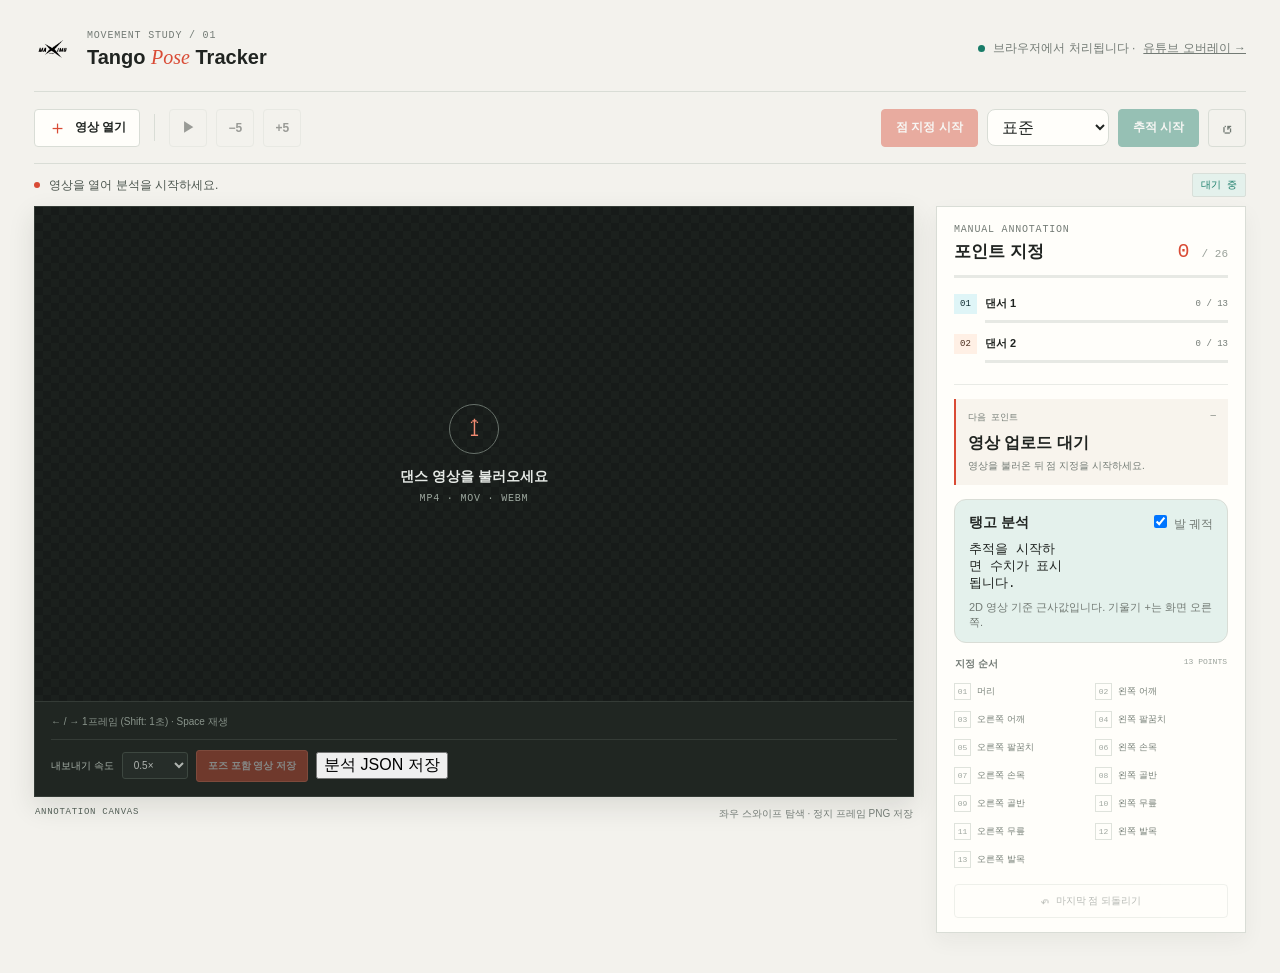
==== commit 99302938: "Add tango pose tracker updates" ====
--- a/index.html
+++ b/index.html
@@ -17,7 +17,7 @@
             <h1>Tango <span>Pose</span> Tracker</h1>
           </div>
         </div>
-        <div class="topbar-note"><span class="live-dot"></span> 브라우저에서 처리됩니다</div>
+        <div class="topbar-note"><span class="live-dot"></span> 브라우저에서 처리됩니다 · <a href="youtube.html" style="color:inherit">유튜브 오버레이 →</a></div>
       </header>
 
       <section class="toolbar">
@@ -33,6 +33,11 @@
         <button id="forwardBtn" class="icon-button" type="button" aria-label="5초 앞으로">+5</button>
         <span class="toolbar-spacer"></span>
         <button id="annotateBtn" class="action-button" type="button">점 지정 시작</button>
+        <select id="modelSelect" class="model-select" aria-label="추적 모델">
+          <option value="lite">경량 (빠름)</option>
+          <option value="full" selected>표준</option>
+          <option value="heavy">정밀 (느림)</option>
+        </select>
         <button id="trackBtn" class="track-button" type="button">추적 시작</button>
         <button id="resetBtn" class="reset-button" type="button" aria-label="초기화" title="초기화">↺</button>
       </section>
@@ -62,17 +67,17 @@
                 <button id="fitViewBtn" type="button" aria-label="화면에 맞추기" title="화면에 맞추기">맞춤</button>
                 <button id="captureBtn" type="button" aria-label="정지 프레임 PNG 다운로드" title="정지 프레임 PNG 다운로드">PNG ↓</button>
               </div>
-            </div>
 
-            <div class="video-controls">
-              <div class="timeline-row">
-                <span id="timeLabel" class="time-label">00:00 / 00:00</span>
+              <div class="player-bar" id="playerBar">
                 <input id="scrubSlider" type="range" min="0" max="1000" value="0" aria-label="영상 위치" />
-              </div>
-              <div class="control-footer">
-                <span class="timeline-hint">← / → 프레임 이동 · Space 재생</span>
-                <div class="speed-row">
-                  <label for="speedSelect">속도</label>
+                <div class="player-row">
+                  <button id="playPauseBtn" class="pb-btn pb-play" type="button" aria-label="재생">▶</button>
+                  <button id="rewindBtn" class="pb-btn" type="button" aria-label="5초 뒤로">−5</button>
+                  <button id="framePrevBtn" class="pb-btn" type="button" aria-label="1프레임 뒤로">◁</button>
+                  <button id="frameNextBtn" class="pb-btn" type="button" aria-label="1프레임 앞으로">▷</button>
+                  <button id="forwardBtn" class="pb-btn" type="button" aria-label="5초 앞으로">+5</button>
+                  <span id="timeLabel" class="time-label">00:00 / 00:00</span>
+                  <span class="toolbar-spacer"></span>
                   <select id="speedSelect">
                     <option value="0.5">0.5×</option>
                     <option value="0.75">0.75×</option>
@@ -83,6 +88,12 @@
                   </select>
                 </div>
               </div>
+            </div>
+
+            <div class="video-controls">
+              <div class="control-footer">
+                <span class="timeline-hint">← / → 1프레임 (Shift: 1초) · Space 재생</span>
+              </div>
               <div class="export-row">
                 <label for="exportSpeedSelect">내보내기 속도</label>
                 <select id="exportSpeedSelect">
@@ -90,6 +101,7 @@
                   <option value="0.5" selected>0.5×</option>
                 </select>
                 <button id="exportVideoBtn" type="button" disabled>포즈 포함 영상 저장</button>
+                <button id="analysisBtn" type="button">분석 JSON 저장</button>
                 <span id="exportStatus" aria-live="polite"></span>
               </div>
             </div>
@@ -132,6 +144,12 @@
             <p id="currentPointHint">영상을 불러온 뒤 점 지정을 시작하세요.</p>
           </div>
 
+          <div class="analysis-card">
+            <div class="analysis-head"><h3>탱고 분석</h3><label class="trail-toggle"><input id="trailToggle" type="checkbox" checked /> 발 궤적</label></div>
+            <div id="metricsBox" class="metric-grid"><span>추적을 시작하면 수치가 표시됩니다.</span></div>
+            <p class="analysis-note">2D 영상 기준 근사값입니다. 기울기 +는 화면 오른쪽.</p>
+          </div>
+
           <div class="point-list-heading"><span>지정 순서</span><span>13 POINTS</span></div>
           <ol class="point-list" id="pointChecklist"></ol>
 
--- a/styles.css
+++ b/styles.css
@@ -964,4 +964,29 @@
     padding-inline: 6px;
     font-size: 9px;
   }
-}+}
+/* 분석 카드 · 모델 선택 · 데스크톱 패널 고정 */
+.model-select { padding: 8px 10px; border: 1px solid var(--line); border-radius: 8px; background: var(--panel); color: var(--ink); font: inherit; }
+.analysis-card { margin: 14px 0; padding: 12px 14px; border: 1px solid var(--line); border-radius: 12px; background: var(--mint-pale); }
+.analysis-head { display: flex; justify-content: space-between; align-items: center; margin-bottom: 8px; }
+.analysis-head h3 { margin: 0; font-size: 14px; }
+.trail-toggle { font-size: 12px; color: var(--muted); cursor: pointer; }
+.metric-grid { display: grid; grid-template-columns: 1.5fr 1fr 1fr; gap: 6px 8px; font-family: var(--mono); font-size: 12.5px; align-items: center; }
+.metric-grid i { font-style: normal; font-weight: 700; }
+.metric-grid b { font-weight: 600; text-align: right; }
+.analysis-note { margin: 8px 0 0; font-size: 11px; color: var(--muted); }
+@media (min-width: 1100px) { .guide-panel { position: sticky; top: 12px; align-self: start; max-height: calc(100vh - 24px); overflow: auto; } }
+
+/* 뷰어 내부 플레이어 바 */
+.player-bar { position: absolute; z-index: 5; left: 0; right: 0; bottom: 0; padding: 30px 12px 8px; color: #fff; background: linear-gradient(transparent, rgba(0, 0, 0, 0.78)); opacity: 0; pointer-events: none; transition: opacity 0.2s; }
+.video-wrap.is-empty .player-bar { display: none; }
+.video-wrap.bar-on:not(.is-annotating) .player-bar, .video-wrap.bar-peek .player-bar { opacity: 1; pointer-events: auto; }
+.player-bar #scrubSlider { display: block; width: 100%; margin-bottom: 6px; }
+.player-row { display: flex; align-items: center; gap: 4px; flex-wrap: wrap; }
+.pb-btn { min-width: 34px; height: 32px; padding: 0 8px; border: 0; border-radius: 6px; color: #fff; background: transparent; font: 600 13px var(--mono); cursor: pointer; }
+.pb-btn:hover:not(:disabled) { background: rgba(255, 255, 255, 0.18); }
+.pb-btn:disabled { opacity: 0.4; cursor: default; }
+.pb-play { font-size: 16px; }
+.player-bar .time-label { margin-left: 8px; color: #e8ece8; font-size: 11px; }
+.player-bar #speedSelect { color: #fff; background: rgba(0, 0, 0, 0.45); }
+.zoom-controls { top: 12px; bottom: auto; }
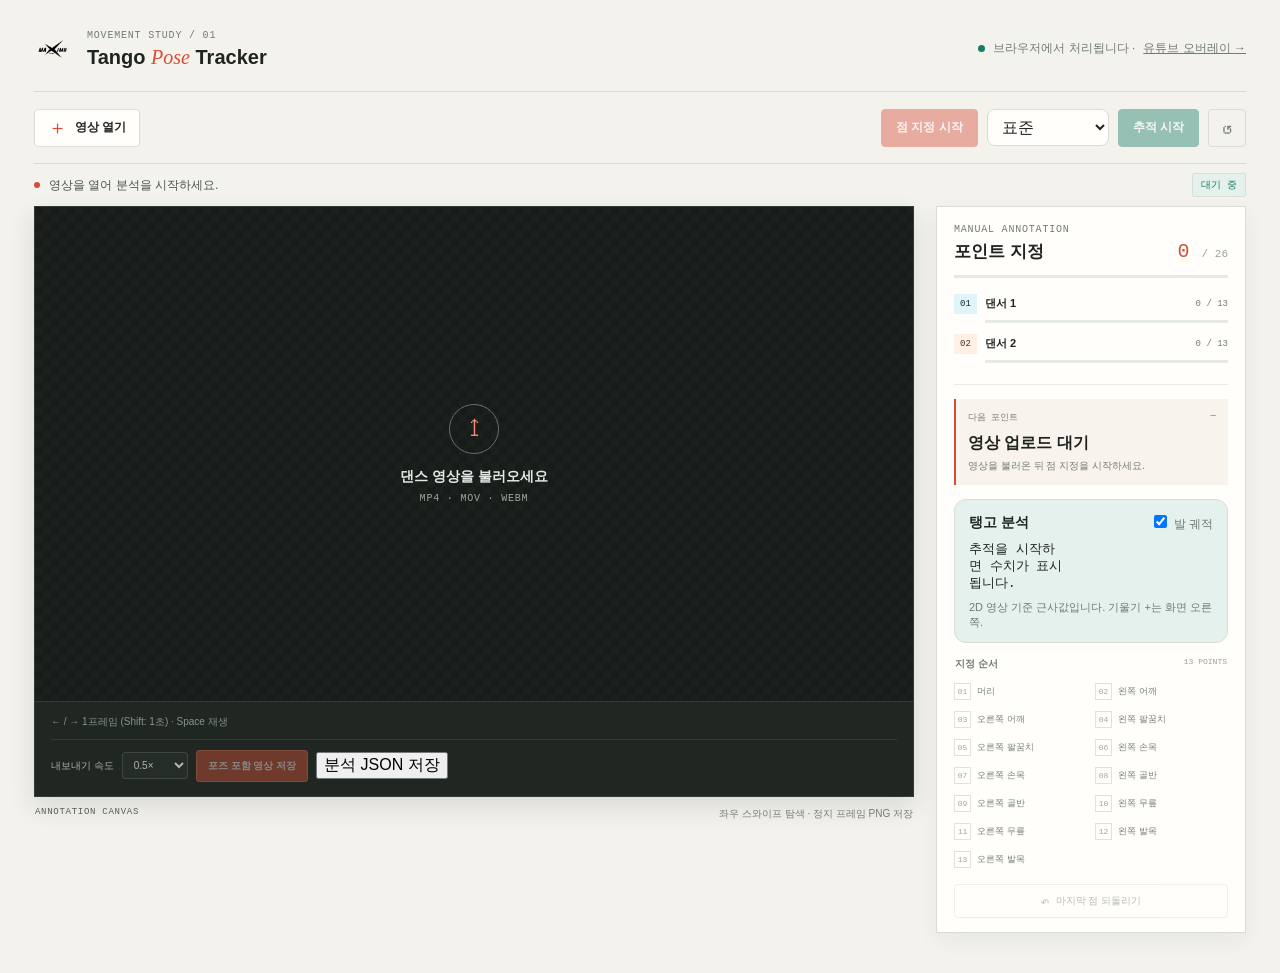
==== commit cd4e34eb: "Update index layout and workflow" ====
--- a/index.html
+++ b/index.html
@@ -26,11 +26,6 @@
           <span class="upload-icon" aria-hidden="true">＋</span>
           <span>영상 열기</span>
         </label>
-
-        <div class="toolbar-divider" aria-hidden="true"></div>
-        <button id="playPauseBtn" class="icon-button" type="button" aria-label="재생">▶</button>
-        <button id="rewindBtn" class="icon-button" type="button" aria-label="5초 뒤로">−5</button>
-        <button id="forwardBtn" class="icon-button" type="button" aria-label="5초 앞으로">+5</button>
         <span class="toolbar-spacer"></span>
         <button id="annotateBtn" class="action-button" type="button">점 지정 시작</button>
         <select id="modelSelect" class="model-select" aria-label="추적 모델">
